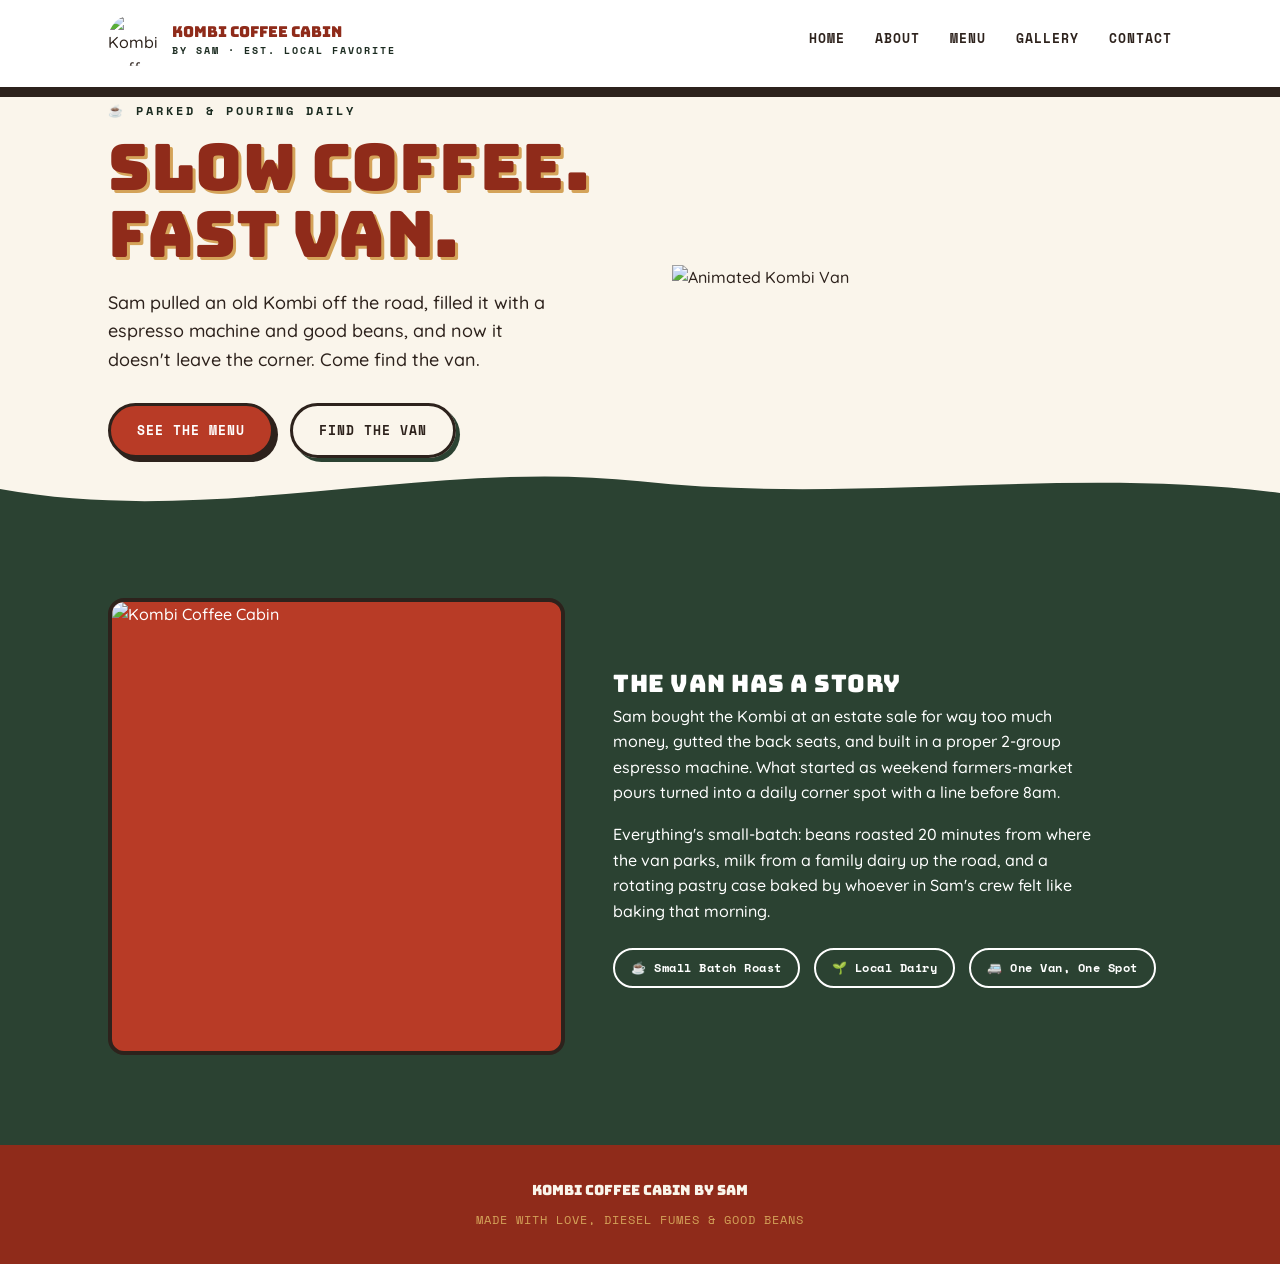
==== about.html @ 80befef0 "Add files via upload" ====
<!DOCTYPE html>
<html lang="en">
<head>
  <meta charset="UTF-8">
  <meta name="viewport" content="width=device-width, initial-scale=1.0">

  <title>About | Kombi Coffee Cabin by Sam</title>

  <!-- Google Fonts -->
  <link rel="preconnect" href="https://fonts.googleapis.com">
  <link rel="preconnect" href="https://fonts.gstatic.com" crossorigin>

  <link href="https://fonts.googleapis.com/css2?family=Bungee&family=Inter:wght@400;500;600;700&family=Montserrat:wght@400;500;600;700&family=Outfit:wght@400;500;600;700&family=Plus+Jakarta+Sans:wght@400;500;600;700&family=Poppins:wght@400;500;600;700&family=Quicksand:wght@400;500;600;700&family=Space+Mono:wght@400;700&display=swap" rel="stylesheet">

  <!-- CSS -->
  <link rel="stylesheet" href="css/style.css">
  <link rel="stylesheet" href="css/responsive.css">
  <link rel="stylesheet" href="css/animations.css">
  <link rel="stylesheet" href="css/customizer.css">
</head>
<body>
  <!-- HEADER -->
<header>
  <nav class="wrap">
    <div class="brand">
    <img
      class="brand-badge"
      src="images/logo/1.png"
      alt="Kombi Coffee Cabin logo"
/>
      <div class="brand-name">Kombi Coffee Cabin<span>BY SAM · EST. LOCAL FAVORITE</span></div>
    </div>
    <div class="navlinks">
      <a href="index.html">Home</a>
      <a href="about.html">About</a>
      <a href="menu.html">Menu</a>
      <a href="gallery.html">Gallery</a>
      <a href="contact.html">Contact</a>
    </div>
  </nav>
  <div class="scallop-strip"></div>
</header>

<section class="hero">
  <div class="wrap">
    <div class="hero-copy">
      <span class="eyebrow">☕ Parked & Pouring Daily</span>
      <h1>SLOW COFFEE.<br>FAST VAN.</h1>
      <p class="lede">Sam pulled an old Kombi off the road, filled it with a espresso machine and good beans, and now it doesn't leave the corner. Come find the van.</p>
      <div class="btn-row">
        <a class="btn btn-solid" href="menu.html">See the Menu</a>
        <a class="btn btn-outline"href="contact.html">Find the Van</a>
      </div>
    </div>

  
      <img src="images/hero/kombi-van.png.png" alt="Animated Kombi Van" class="van-img">
    </div>
  </div>
</section>

<svg class="wave" viewBox="0 0 1440 90" preserveAspectRatio="none" style="height:70px;">
  <path d="M0,40 C240,90 480,0 720,30 C960,60 1200,10 1440,45 L1440,90 L0,90 Z" fill="var(--avocado)"/>
</svg>

<section class="about" id="about">
  <div class="wrap">
    <div class="checker">
    <div class="flower">
    <img src="images/hero/5.jpg.jpg" alt="Kombi Coffee Cabin"
       style="width: 100%; height: 100%; object-fit: cover; display: block;">
      </div>
    </div>
    <div>
      <h1>The Van Has a Story</h1>
      <p>Sam bought the Kombi at an estate sale for way too much money, gutted the back seats, and built in a proper 2-group espresso machine. What started as weekend farmers-market pours turned into a daily corner spot with a line before 8am.</p>
      <p>Everything's small-batch: beans roasted 20 minutes from where the van parks, milk from a family dairy up the road, and a rotating pastry case baked by whoever in Sam's crew felt like baking that morning.</p>
      <div class="about-badges">
        <span class="pill">☕ Small Batch Roast</span>
        <span class="pill">🌱 Local Dairy</span>
        <span class="pill">🚐 One Van, One Spot</span>
      </div>
    </div>
  </div>
</section>



  <!-- FOOTER -->
<footer>
  <div class="wrap">
    <div class="foot-brand">Kombi Coffee Cabin by Sam</div>
    <div class="foot-sub">MADE WITH LOVE, DIESEL FUMES & GOOD BEANS</div>
  </div>
</footer>


</body>
</html>
---- css/style.css ----
:root {
  /* Real Brand Palette */
  --kombi-red: #B83B26;          /* Terracotta Red */
  --kombi-red-dark: #8F2B1A;     /* Roasted Cherry */
  --coffee-gold: #D4A359;        /* Ceylon Warm Amber */
  --coffee-brown: #2D221C;       /* Espresso Black/Brown */
  --tropical-green: #2B4232;     /* Deep Jungle Canopy */
  --tropical-green-dark: #1C2C21;/* Forest Shadow */
  --warm-cream: #FAF5EB;         /* Parchment Cream */
  --soft-beige: #E6DCB8;         /* Light Straw */
  --white: #FFFFFF;
  --text-dark: #1F1915;          /* Off-Black Charcoal */
  --line: rgba(31, 25, 21, 0.12);

  /* Compatibility Mapping */
  --cream: var(--warm-cream);
  --cream-2: var(--white);
  --rust: var(--kombi-red);
  --rust-dark: var(--kombi-red-dark);
  --avocado: var(--tropical-green);
  --avocado-dark: var(--tropical-green-dark);
  --mustard: var(--coffee-gold);
  --walnut: var(--coffee-brown);
  --teal: var(--tropical-green-dark);
}

* { box-sizing: border-box; margin: 0; padding: 0; }
html { scroll-behavior: smooth; }

body {
  background: var(--cream);
  color: var(--walnut);
  font-family: 'Quicksand', sans-serif;
  font-weight: 500;
  line-height: 1.6;
  overflow-x: hidden;
}

h1, h2, h3, .display {
  font-family: 'Bungee', sans-serif;
  font-weight: 400;
  letter-spacing: 0.5px;
}

.mono { font-family: 'Space Mono', monospace; }
a { color: inherit; text-decoration: none; }
img, svg { display: block; max-width: 100%; }

.wrap {
  max-width: 1120px;
  margin: 0 auto;
  padding: 0 28px;
}

/* Header & Nav Base */
header {
  position: sticky;
  top: 0;
  z-index: 50;
  background: var(--cream-2);
  border-bottom: 3px solid var(--walnut);
}

nav.wrap {
  display: flex;
  align-items: center;
  justify-content: space-between;
  padding-top: 14px;
  padding-bottom: 14px;
}

.brand { display: flex; align-items: center; gap: 12px; }
.brand-badge {
  width: 52px;
  height: 52px;
  border-radius: 50%;
  object-fit: cover;
  object-position:10% center;
  display: block;
  flex-shrink: 0;
}
.brand-name {
  font-family: 'Bungee', sans-serif;
  font-size: 15px;
  line-height: 1.25;
  color: var(--rust-dark);
}

.brand-name span {
  display: block;
  font-family: 'Space Mono', monospace;
  font-size: 10px;
  letter-spacing: 2px;
  color: var(--avocado-dark);
  margin-top: 3px;
  font-weight: 700;
}

.navlinks {
  display: none;
  gap: 30px;
  font-family: 'Space Mono', monospace;
  font-size: 13px;
  font-weight: 700;
  letter-spacing: 1px;
  text-transform: uppercase;
}

.navlinks a { position: relative; padding-bottom: 4px; color: var(--walnut); }
.navlinks a:after {
  content: "";
  position: absolute;
  left: 0; bottom: -2px;
  width: 0%; height: 3px;
  background: var(--rust);
  transition: width .25s ease;
}
.navlinks a:hover:after { width: 100%; }

.scallop-strip {
  height: 14px;
  width: 100%;
  background: radial-gradient(circle at 7px 0px, transparent 7px, var(--cream-2) 7.5px) 0 -7px / 14px 14px repeat-x;
  background-color: var(--walnut);
}

/* Section Components */
.eyebrow {
  font-family: 'Space Mono', monospace;
  font-size: 12px;
  letter-spacing: 3px;
  text-transform: uppercase;
  color: var(--teal);
  font-weight: 700;
  margin-bottom: 14px;
  display: inline-block;
}

.hero p.lede {
  font-size: 18px;
  max-width: 440px;
  margin-bottom: 28px;
  color: var(--walnut);
}

.btn-row { display: flex; gap: 16px; flex-wrap: wrap; }
.btn {
  display: inline-block;
  padding: 14px 26px;
  border-radius: 40px;
  font-family: 'Space Mono', monospace;
  font-weight: 700;
  font-size: 13px;
  letter-spacing: 1px;
  text-transform: uppercase;
  border: 3px solid var(--walnut);
  transition: transform .18s ease, box-shadow .18s ease;
  cursor: pointer;
}


.btn-solid { background: var(--rust); color: var(--cream-2); box-shadow: 4px 4px 0 var(--walnut); }
.btn-outline { background: transparent; color: var(--walnut); box-shadow: 4px 4px 0 var(--avocado); }
.btn:hover { transform: translate(-2px, -2px); }
.btn-solid:hover { box-shadow: 6px 6px 0 var(--walnut); }
.btn-outline:hover { box-shadow: 6px 6px 0 var(--avocado); }

.van-wrap { position: relative; }
.van-svg { position: relative; z-index: 1; }
.wave { display: block; width: 100%; line-height: 0; }

.about { background: var(--avocado); color: var(--cream-2); padding: 70px 0 90px; }
.about p { margin-bottom: 16px; max-width: 480px; }
.about-badges { display: flex; gap: 14px; margin-top: 24px; flex-wrap: wrap; }
.pill {
  font-family: 'Space Mono', monospace;
  font-size: 12px;
  font-weight: 700;
  letter-spacing: 0.5px;
  border: 2px solid var(--cream-2);
  border-radius: 30px;
  padding: 8px 16px;
}

.checker {
  aspect-ratio: 1/1;
  border-radius: 16px;
  background-size: 40px 40px;
  background-position: 0 0, 0 20px, 20px -20px, -20px 0px;
  background-color: var(--rust);
  border: 4px solid var(--walnut);
  box-shadow: none;
  position: relative;
  overflow: hidden;
}
.checker .flower { position: absolute; inset: 0; display: flex; align-items: center; justify-content: center; }

.menu { padding: 90px 0; position: relative; }
.menu .sub {
  text-align: center;
  font-family: 'Space Mono', monospace;
  font-size: 13px;
  letter-spacing: 2px;
  text-transform: uppercase;
  color: var(--teal);
  font-weight: 700;
  margin-bottom: 56px;
}
.menu-cat h3 { color: var(--avocado-dark); font-size: 18px; margin-bottom: 20px; display: flex; align-items: center; gap: 10px; }
.menu-cat h3:before {
  content: ""; width: 22px; height: 22px; background: var(--mustard);
  border-radius: 50%; border: 2px solid var(--walnut); flex-shrink: 0;
}
.menu-item { display: flex; justify-content: space-between; align-items: baseline; gap: 10px; padding: 12px 0; border-bottom: 1px dashed var(--line); }
.menu-item .name { font-weight: 700; font-size: 15.5px; }
.menu-item .desc { display: block; font-size: 13px; font-weight: 500; color: #6b584a; margin-top: 2px; }
.menu-item .price { font-family: 'Space Mono', monospace; font-weight: 700; color: var(--rust-dark); white-space: nowrap; }

.gallery { background: var(--walnut); padding: 90px 0; }
.gallery h2 { text-align: center; color: var(--cream); font-size: clamp(28px, 4vw, 40px); margin-bottom: 8px; }
.gallery .sub {
  text-align: center;
  font-family: 'Space Mono', monospace;
  font-size: 13px;
  letter-spacing: 2px;
  text-transform: uppercase;
  color: var(--mustard);
  font-weight: 700;
  margin-bottom: 56px;
}
.polaroid { background: var(--cream-2); padding: 10px 10px 22px; border-radius: 4px; box-shadow: 0 10px 20px rgba(0,0,0,0.35); transition: transform .25s ease; }
.polaroid:nth-child(odd) { transform: rotate(-3deg); }
.polaroid:nth-child(even) { transform: rotate(2.5deg); }
.polaroid:hover { transform: rotate(0deg) scale(1.04); }
.polaroid .frame { aspect-ratio: 1/1; border-radius: 2px; display: flex; align-items: center; justify-content: center; }
.polaroid .cap { display: block; text-align: center; font-family: 'Space Mono', monospace; font-size: 11px; font-weight: 700; margin-top: 10px; color: var(--walnut); }


.contact { padding: 90px 0 60px; }
.info-row { display: flex; gap: 16px; margin-bottom: 22px; align-items: flex-start; }
.info-icon {
  width: 38px; height: 38px; background: var(--mustard);
  border: 2px solid var(--walnut); border-radius: 50%;
  flex-shrink: 0; display: flex; align-items: center; justify-content: center;
}
.info-row .label { font-family: 'Space Mono', monospace; font-size: 11px; letter-spacing: 1.5px; text-transform: uppercase; font-weight: 700; color: var(--teal); margin-bottom: 4px; }
.hours-table { width: 100%; border-collapse: collapse; margin-top: 6px; }
.hours-table td { padding: 5px 0; font-size: 14.5px; border-bottom: 1px dashed var(--line); }
.hours-table td:last-child { text-align: right; font-family: 'Space Mono', monospace; font-weight: 700; }

.map-box { background: var(--avocado); border: 4px solid var(--walnut); border-radius: 16px; aspect-ratio: 4/3; position: relative; overflow: hidden; box-shadow: 8px 8px 0 var(--mustard); }
.map-box .pin { position: absolute; top: 50%; left: 50%; transform: translate(-50%, -100%); }
.map-dot { position: absolute; width: 6px; height: 6px; border-radius: 50%; background: rgba(255, 255, 255, 0.5); }

form.cta-form { margin-top: 10px; }
.field { margin-bottom: 16px; }
.field label { display: block; font-family: 'Space Mono', monospace; font-size: 11px; letter-spacing: 1.5px; text-transform: uppercase; font-weight: 700; margin-bottom: 6px; color: var(--avocado-dark); }
.field input, .field textarea {
  width: 100%; padding: 12px 14px; border: 2px solid var(--walnut);
  border-radius: 10px; background: var(--cream-2);
  font-family: 'Quicksand', sans-serif; font-weight: 600; font-size: 14.5px; color: var(--walnut);
}
.field textarea { resize: vertical; min-height: 90px; }
.field input:focus, .field textarea:focus { outline: 3px solid var(--teal); outline-offset: 1px; }


footer { background: var(--rust-dark); color: var(--cream); padding: 34px 0; text-align: center; }
footer .wrap { display: flex; flex-direction: column; align-items: center; gap: 10px; }
footer .foot-brand { font-family: 'Bungee', sans-serif; font-size: 14px; }
footer .foot-sub { font-family: 'Space Mono', monospace; font-size: 11.5px; letter-spacing: 1px; color: var(--mustard); }

::selection { background: var(--mustard); color: var(--walnut); }
---- css/responsive.css ----
/* Responsive Grid & Media Queries */
@media(min-width: 760px) {
  .navlinks { display: flex; }
  .menu-grid { display: grid; grid-template-columns: 1fr 1fr; gap: 48px; }
}

@media(min-width: 860px) {
  .hero .wrap { display: grid; grid-template-columns: 1.05fr 1fr; gap: 40px; align-items: center; }
  .about .wrap { display: grid; grid-template-columns: 0.9fr 1.1fr; gap: 48px; align-items: center; }
  .contact .wrap { display: grid; grid-template-columns: 1fr 1fr; gap: 48px; }
}

.polaroid-grid { display: grid; grid-template-columns: repeat(2, 1fr); gap: 24px; }
@media(min-width: 640px) {
  .polaroid-grid { grid-template-columns: repeat(4, 1fr); }
}

.hero h1 { font-size: clamp(38px, 6vw, 64px);font-family: 'Bungee', sans-serif; line-height: 1.05; color: var(--rust-dark); text-shadow: 3px 3px 0 var(--mustard); margin-bottom: 20px; }
.about h2 { font-size: clamp(28px, 4vw, 40px); margin-bottom: 18px; color: var(--mustard); }
.menu h2, .contact h2 { font-size: clamp(28px, 4vw, 40px); color: var(--rust-dark); margin-bottom: 8px; }
---- css/animations.css ----
/* Animations */
.sun-rays {
  position: absolute;
  top: -40px; left: 50%;
  transform: translateX(-50%);
  width: 340px; height: 340px;
  z-index: 0;
  animation: spin 40s linear infinite;
}

@keyframes spin {
  to { transform: translateX(-50%) rotate(360deg); }
}

@media (prefers-reduced-motion: reduce) {
  .sun-rays { animation: none; }
}

/* Bouncing effect on the Kombi van */
@keyframes floatVan {
  0% {
    transform: translateY(0px) rotate(0deg);
  }
  50% {
    transform: translateY(-8px) rotate(0.5deg);
  }
  100% {
    transform: translateY(0px) rotate(0deg);
  }
}

.van-img {
  animation: floatVan 3s ease-in-out infinite;
}
---- css/customizer.css ----
/* ============================================================
   DRINK CUSTOMIZER — Kombi Coffee Cabin
   ============================================================ */

#brew-customizer {
  background: var(--soft-beige);
  color: var(--walnut);
  padding: 90px 0;
  border-top: 3px solid var(--walnut);
  border-bottom: 3px solid var(--walnut);
}
#brew-customizer *, #brew-customizer *::before, #brew-customizer *::after { box-sizing: border-box; }

#brew-customizer h2 {
  text-align: center;
  font-size: clamp(28px, 4vw, 40px);
  color: var(--rust-dark);
  margin-bottom: 8px;
}
#brew-customizer .sub {
  text-align: center;
  font-family: 'Space Mono', monospace;
  font-size: 13px;
  letter-spacing: 2px;
  text-transform: uppercase;
  color: var(--teal);
  font-weight: 700;
  margin-bottom: 48px;
}

.bc-grid { display: grid; grid-template-columns: 1fr; gap: 40px; align-items: start; }
@media (min-width: 860px) { .bc-grid { grid-template-columns: 1fr 1fr; gap: 48px; } }

/* ---------- CUP STAGE ---------- */
.bc-stage {
  background: linear-gradient(180deg, rgba(210, 171, 148, 0.933)); 
  border: 4px solid var(--walnut);
  border-radius: 16px;
  padding: 28px 20px 24px;
  text-align: center;
}
@media (min-width: 860px) { .bc-stage { position: sticky; top: 110px; } }

.bc-cup-area { position: relative; height: 400px; display: flex; align-items: flex-end; justify-content: center; }

.bc-saucer {
  position: absolute; bottom: 6px; left: 50%; transform: translateX(-50%);
  width: 240px; height: 18px; border-radius: 50%;
  background: var(--soft-beige);
  border: 3px solid var( rgba(159, 208, 173, 0.268));
}

.bc-cup {
  position: relative;
  width: 170px;
  border: 4px solid var(--walnut);
  border-radius: 8px 8px 26px 26px / 8px 8px 40px 40px;
  background: var(--white);
  overflow: visible;
  transition: height .45s cubic-bezier(.34,1.4,.44,1);
  margin-bottom: 24px;
}
.bc-cup.bc-size-s { height: 190px; }
.bc-cup.bc-size-m { height: 240px; }
.bc-cup.bc-size-l { height: 290px; }

/* handle */
.bc-cup::after {
  content: ""; position: absolute; right: -34px; top: 26px;
  border: 4px solid var(--walnut);
  border-left: none; border-radius: 0 24px 24px 0;
}
.bc-cup.bc-size-s::after {width: 34px;height: 70px;}
.bc-cup.bc-size-m::after {width: 34px;height: 80px;}
.bc-cup.bc-size-l::after {width: 34px;height: 100px;}

/* glass shine */
.bc-cup::before {
  content: ""; position: absolute; left: 10px; top: 8%; bottom: 10%;
  width: 12px; border-radius: 8px;
  background: linear-gradient(180deg, rgba(255,255,255,.55), rgba(255,255,255,.08)); 
  z-index: 40; pointer-events: none;
}

.bc-fill { position: absolute; inset: 0; overflow: hidden; border-radius: 0 0 22px 22px / 0 0 36px 36px; }
.bc-layer { position: absolute; left: 0; right: 0; transition: height .5s ease, background .4s ease; }

/* steam */
.bc-steam { position: absolute; bottom: 100%; left: 50%; width: 60px; height: 70px; transform: translate(-50%, 6px); z-index: 60; pointer-events: none; }
.bc-steam span {
  position: absolute; bottom: 0; width: 6px; height: 44px; border-radius: 6px;
  background: linear-gradient(180deg, rgba(45,34,28,0), rgba(45,34,28,.28), rgba(45,34,28,0));
  animation: bcSteam 3s ease-in-out infinite; opacity: 0;
}
.bc-steam span:nth-child(1){ left: 6px; animation-delay: 0s; }
.bc-steam span:nth-child(2){ left: 26px; animation-delay: 1s; height: 56px; }
.bc-steam span:nth-child(3){ left: 46px; animation-delay: 2s; }
@keyframes bcSteam { 0%{ transform: translateY(10px) scaleY(.6); opacity: 0;} 40%{ opacity: .9;} 100%{ transform: translateY(-22px) scaleY(1.1); opacity: 0;} }

/* whipped cream swirl */
.bc-cream {
  position: absolute; left: 50%; transform: translateX(-50%);
  bottom: calc(100% - 14px); width: 130px; z-index: 50;
  transition: opacity .35s ease, transform .35s ease;
  pointer-events: none;
}
.bc-cream.bc-hidden { opacity: 0; transform: translateX(-50%) translateY(14px) scale(.85); }

/* drizzles on cream / foam */
.bc-drizzle {
  position: absolute; left: 50%; transform: translateX(-50%);
  bottom: calc(100% - 16px); width: 132px; z-index: 55;
  transition: opacity .35s ease; pointer-events: none;
}
.bc-drizzle.bc-hidden { opacity: 0; }
.bc-drizzle.bc-onfoam { bottom: auto; top: 4px; }

/* drips running down inside of the cup */
.bc-drip {
  position: absolute; top: 2px; width: 7px; border-radius: 0 0 6px 6px;
  z-index: 30; transition: height .6s ease, opacity .4s ease;
}

/* sprinkles + marshmallows + dust */
.bc-topping-field { position: absolute; left: 50%; transform: translateX(-50%); bottom: calc(100% - 12px); width: 124px; height: 66px; z-index: 58; pointer-events: none; }
.bc-topping-field.bc-onfoam { bottom: auto; top: -40px; height: 40px; }
.bc-sprinkle { position: absolute; width: 9px; height: 3px; border-radius: 2px; }
.bc-mallow {
  position: absolute; width: 20px; height: 15px; border-radius: 6px;
  background: linear-gradient(180deg, #ffffff, #efe6d6);
  box-shadow: inset -2px -3px 4px rgba(0,0,0,.08), 0 2px 3px rgba(0,0,0,.25);
}
.bc-dust { position: absolute; width: 4px; height: 4px; border-radius: 50%; background: #8b5a2b; opacity: .85; }

.bc-cup-label { margin-top: 14px; }
.bc-cup-name { font-family: 'Bungee', sans-serif; font-size: 17px; color: var(--rust-dark); }
.bc-cup-desc { font-family: 'Space Mono', monospace; font-size: 11.5px; color: var(--teal); margin-top: 6px; min-height: 16px; }

/* ---------- CONTROLS ---------- */
.bc-controls { display: flex; flex-direction: column; gap: 20px; }
.bc-group {
  background: var(--cream-2);
  border: 3px solid var(--walnut);
  border-radius: 16px;
  padding: 20px;
}
.bc-group h3 {
  margin: 0 0 14px;
  font-family: 'Space Mono', monospace;
  font-size: 12px; letter-spacing: 2px; text-transform: uppercase;
  color: var(--avocado-dark); font-weight: 700;
  display: flex; align-items: center; gap: 10px;
}
.bc-group h3:before {
  content: ""; width: 18px; height: 18px; background: var(--mustard);
  border-radius: 50%; border: 2px solid var(--walnut); flex-shrink: 0;
}
.bc-pills { display: flex; flex-wrap: wrap; gap: 8px; }
.bc-pill {
  font-family: 'Quicksand', sans-serif; font-weight: 700; font-size: 13.5px;
  background: var(--cream); color: var(--walnut);
  border: 2px solid var(--walnut); border-radius: 30px;
  padding: 9px 16px; cursor: pointer;
  transition: transform .18s ease, box-shadow .18s ease, background .18s ease;
}
.bc-pill:hover { transform: translate(-2px, -2px); box-shadow: 3px 3px 0 var(--avocado); }
.bc-pill.bc-active { background: var(--rust); color: var(--cream-2); box-shadow: 3px 3px 0 var(--walnut); }
.bc-pill .bc-price { font-family: 'Space Mono', monospace; font-size: 10.5px; opacity: .8; margin-left: 5px; }

/* summary */
.bc-summary {
  background: var(--avocado);
  color: var(--cream-2);
  border: 3px solid var(--walnut);
  border-radius: 16px;
  padding: 20px;
  box-shadow: 6px 6px 0 var(--walnut);
}
.bc-summary h3 {
  margin: 0 0 12px; font-family: 'Space Mono', monospace;
  font-size: 12px; letter-spacing: 2px; text-transform: uppercase; color: var(--mustard);
}
.bc-line-item { display: flex; justify-content: space-between; gap: 10px; padding: 6px 0; font-size: 14.5px; border-bottom: 1px dashed rgba(255,255,255,.18); }
.bc-line-item span:last-child { font-family: 'Space Mono', monospace; font-weight: 700; white-space: nowrap; }
.bc-line-item.bc-dim { color: var(--soft-beige); }
.bc-total {
  display: flex; justify-content: space-between; margin-top: 14px; padding-top: 12px;
  border-top: 2px solid var(--mustard);
  font-family: 'Bungee', sans-serif; font-size: 15px; color: var(--mustard);
}
.bc-add-btn { margin-top: 18px; width: 100%; }
.bc-toast {
  margin-top: 12px; text-align: center;
  font-family: 'Space Mono', monospace; font-size: 12.5px;
  color: var(--mustard); opacity: 0; transition: opacity .3s ease;
}

@media (prefers-reduced-motion: reduce) {
  .bc-steam span { animation: none; }
  .bc-cup, .bc-layer, .bc-pill { transition: none; }
}
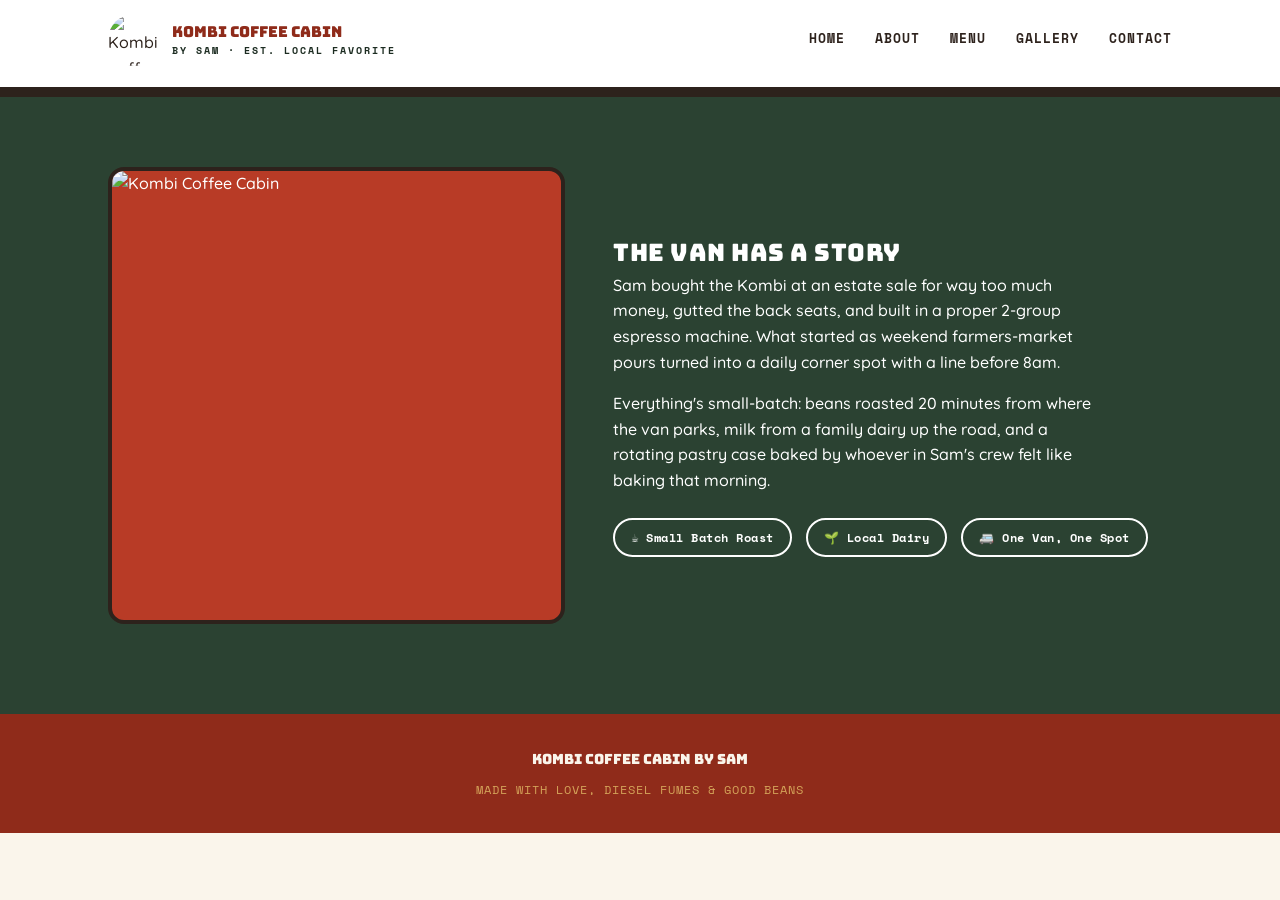
==== commit bca0d8ea: "Add files via upload" ====
--- a/about.html
+++ b/about.html
@@ -41,27 +41,6 @@
   <div class="scallop-strip"></div>
 </header>
 
-<section class="hero">
-  <div class="wrap">
-    <div class="hero-copy">
-      <span class="eyebrow">☕ Parked & Pouring Daily</span>
-      <h1>SLOW COFFEE.<br>FAST VAN.</h1>
-      <p class="lede">Sam pulled an old Kombi off the road, filled it with a espresso machine and good beans, and now it doesn't leave the corner. Come find the van.</p>
-      <div class="btn-row">
-        <a class="btn btn-solid" href="menu.html">See the Menu</a>
-        <a class="btn btn-outline"href="contact.html">Find the Van</a>
-      </div>
-    </div>
-
-  
-      <img src="images/hero/kombi-van.png.png" alt="Animated Kombi Van" class="van-img">
-    </div>
-  </div>
-</section>
-
-<svg class="wave" viewBox="0 0 1440 90" preserveAspectRatio="none" style="height:70px;">
-  <path d="M0,40 C240,90 480,0 720,30 C960,60 1200,10 1440,45 L1440,90 L0,90 Z" fill="var(--avocado)"/>
-</svg>
 
 <section class="about" id="about">
   <div class="wrap">
